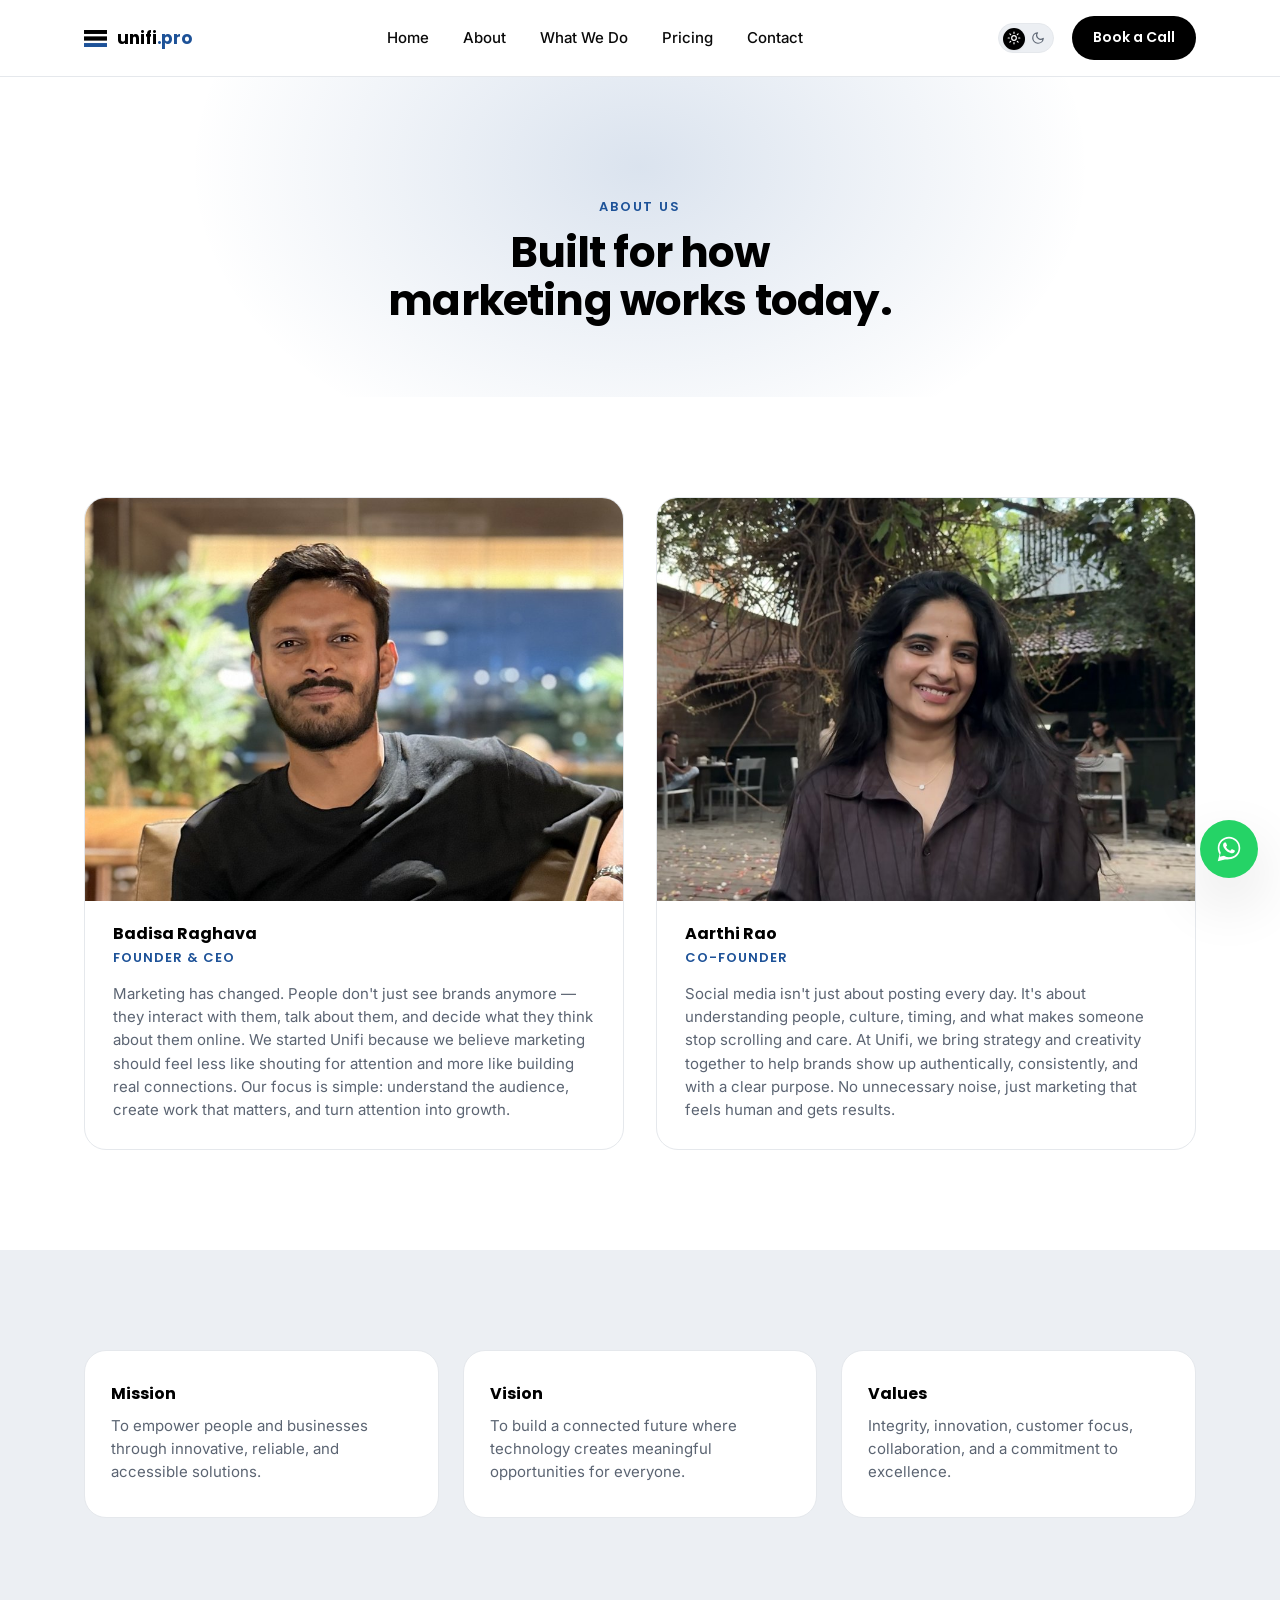
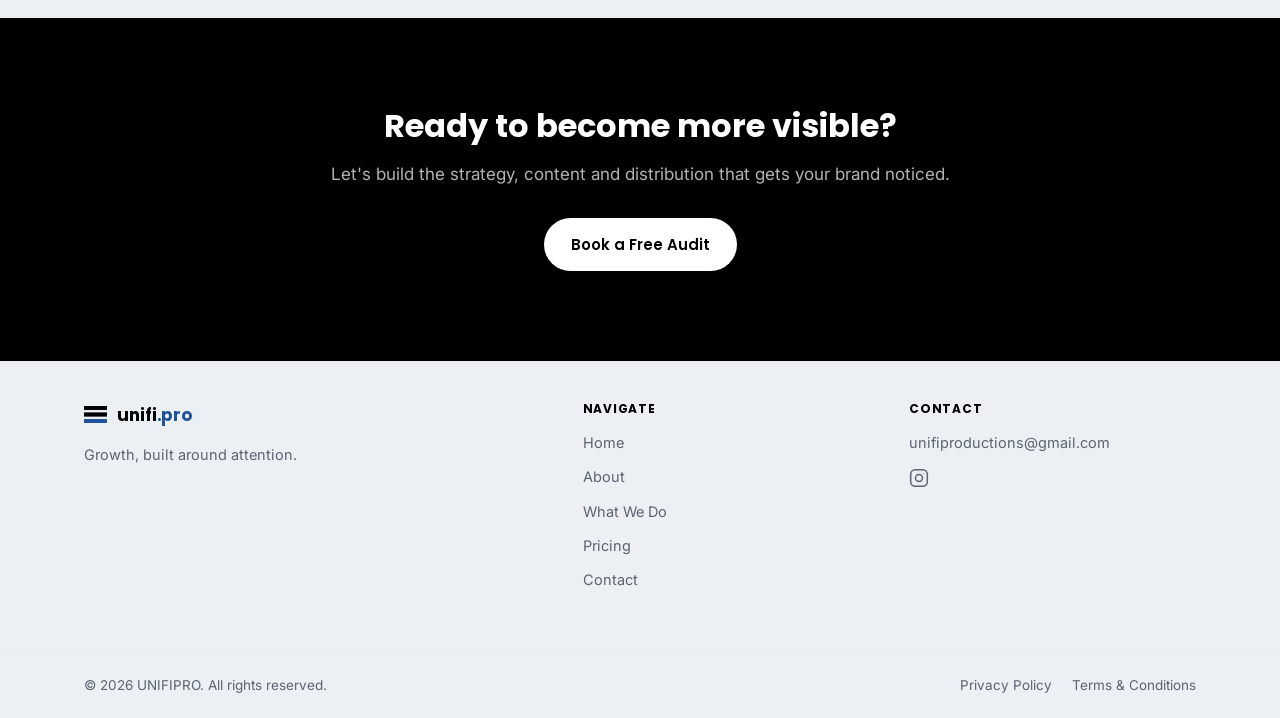
==== about-light.html @ 16595946 "version-2" ====
<!DOCTYPE html>
<html lang="en">
<head>
<meta charset="UTF-8">
<meta name="viewport" content="width=device-width, initial-scale=1.0">
<title>About Us — UNIFI</title>
<meta name="description" content="UNIFI is built for how marketing works today — meet the team behind the strategy, content and growth.">
<link rel="icon" type="image/svg+xml" href="assets/favicon.svg">
<link rel="preconnect" href="https://fonts.googleapis.com">
<link rel="preconnect" href="https://fonts.gstatic.com" crossorigin>
<link href="https://fonts.googleapis.com/css2?family=Inter:wght@400;500;600;700&family=Poppins:wght@500;600;700;800&display=swap" rel="stylesheet">
<link rel="stylesheet" href="styles.css">
</head>
<body>

<header class="site-header" id="top">
  <div class="container header-inner">
    <a href="light.html" class="logo" aria-label="UNIFI home">
      <img src="assets/logo-header.png" alt="" class="logo-mark" width="30" height="22">
      <span class="logo-text">unifi<span class="dot">.pro</span></span>
    </a>

    <nav class="main-nav" id="mainNav">
      <a href="light.html">Home</a>
      <a href="about-light.html">About</a>
      <a href="light.html#what-we-do">What We Do</a>
      <a href="light.html#pricing">Pricing</a>
      <a href="light.html#contact">Contact</a>
    </nav>

    <div class="header-actions">
      <a href="about.html" class="theme-switch" aria-label="Switch to dark theme">
        <span class="theme-switch-icon sun" aria-hidden="true">
          <svg viewBox="0 0 24 24" fill="none" stroke="currentColor" stroke-width="2" stroke-linecap="round" stroke-linejoin="round"><circle cx="12" cy="12" r="4"/><path d="M12 2v2M12 20v2M4.93 4.93l1.41 1.41M17.66 17.66l1.41 1.41M2 12h2M20 12h2M6.34 17.66l-1.41 1.41M19.07 4.93l-1.41 1.41"/></svg>
        </span>
        <span class="theme-switch-icon moon" aria-hidden="true">
          <svg viewBox="0 0 24 24" fill="none" stroke="currentColor" stroke-width="2" stroke-linecap="round" stroke-linejoin="round"><path d="M21 12.79A9 9 0 1 1 11.21 3 7 7 0 0 0 21 12.79z"/></svg>
        </span>
        <span class="theme-switch-thumb"></span>
      </a>
      <a href="light.html#contact" class="btn btn-primary btn-sm">Book a Call</a>
      <button class="nav-toggle" id="navToggle" aria-label="Toggle menu" aria-expanded="false">
        <span></span><span></span><span></span>
      </button>
    </div>
  </div>
</header>

<main>

  <!-- ABOUT HERO -->
  <section class="hero about-hero">
    <div class="hero-glow" aria-hidden="true"></div>
    <div class="container hero-inner">
      <p class="eyebrow reveal">About Us</p>
      <h1 class="hero-title reveal">Built for how<br>marketing works today.</h1>
    </div>
  </section>

  <!-- TEAM -->
  <section class="section" id="team">
    <div class="container">
      <div class="team-grid">
        <div class="team-card reveal">
          <div class="team-photo">
            <img src="assets/founder-optimized.jpg" alt="Founder &amp; CEO of Unifi">
          </div>
          <h3 class="team-name">Badisa Raghava</h3>
          <p class="team-role">Founder &amp; CEO</p>
          <p class="team-bio">Marketing has changed. People don't just see brands anymore — they interact with them, talk about them, and decide what they think about them online. We started Unifi because we believe marketing should feel less like shouting for attention and more like building real connections. Our focus is simple: understand the audience, create work that matters, and turn attention into growth.</p>
        </div>

        <div class="team-card reveal">
          <div class="team-photo">
            <img src="assets/co-founder.jpg" alt="Co-Founder of Unifi">
          </div>
          <h3 class="team-name">Aarthi Rao</h3>
          <p class="team-role">Co-Founder</p>
          <p class="team-bio">Social media isn't just about posting every day. It's about understanding people, culture, timing, and what makes someone stop scrolling and care. At Unifi, we bring strategy and creativity together to help brands show up authentically, consistently, and with a clear purpose. No unnecessary noise, just marketing that feels human and gets results.</p>
        </div>
      </div>
    </div>
  </section>

  <!-- MISSION / VISION / VALUES -->
  <section class="section section-alt" id="mission">
    <div class="container">
      <div class="grid grid-3">
        <div class="feature-card reveal">
          <h3>Mission</h3>
          <p>To empower people and businesses through innovative, reliable, and accessible solutions.</p>
        </div>
        <div class="feature-card reveal">
          <h3>Vision</h3>
          <p>To build a connected future where technology creates meaningful opportunities for everyone.</p>
        </div>
        <div class="feature-card reveal">
          <h3>Values</h3>
          <p>Integrity, innovation, customer focus, collaboration, and a commitment to excellence.</p>
        </div>
      </div>
    </div>
  </section>

  <!-- CTA BANNER -->
  <section class="cta-banner">
    <div class="container cta-banner-inner reveal">
      <h2>Ready to become more visible?</h2>
      <p>Let's build the strategy, content and distribution that gets your brand noticed.</p>
      <a href="light.html#contact" class="btn btn-white">Book a Free Audit</a>
    </div>
  </section>

</main>

<footer class="site-footer">
  <div class="container footer-inner">
    <div class="footer-brand">
      <a href="light.html" class="logo">
        <img src="assets/logo-header.png" alt="" class="logo-mark" width="30" height="22">
        <span class="logo-text">unifi<span class="dot">.pro</span></span>
      </a>
      <p>Growth, built around attention.</p>
    </div>

    <div class="footer-col">
      <h4>Navigate</h4>
      <a href="light.html">Home</a>
      <a href="about-light.html">About</a>
      <a href="light.html#what-we-do">What We Do</a>
      <a href="light.html#pricing">Pricing</a>
      <a href="light.html#contact">Contact</a>
    </div>

    <div class="footer-col">
      <h4>Contact</h4>
      <a href="mailto:unifiproductions@gmail.com">unifiproductions@gmail.com</a>
      <div class="footer-social">
        <a href="https://www.instagram.com/unifi.pro" target="_blank" rel="noopener" aria-label="Instagram" class="social-icon">
          <svg viewBox="0 0 24 24" fill="none" stroke="currentColor" stroke-width="1.8" stroke-linecap="round" stroke-linejoin="round">
            <rect x="2" y="2" width="20" height="20" rx="5.5"/>
            <circle cx="12" cy="12" r="4.2"/>
            <circle cx="17.3" cy="6.7" r="0.6" fill="currentColor" stroke="none"/>
          </svg>
        </a>
      </div>
    </div>
  </div>

  <div class="footer-bottom">
    <div class="container footer-bottom-inner">
      <p>&copy; <span id="year"></span> UNIFIPRO. All rights reserved.</p>
      <div class="footer-legal">
        <a href="privacy-light.html">Privacy Policy</a>
        <a href="terms-light.html">Terms &amp; Conditions</a>
      </div>
    </div>
  </div>
</footer>

<script src="script.js"></script>
</body>
</html>
---- styles.css ----
/* ==========================================================================
   UNIFI.PRO — base
   ========================================================================== */

:root {
  --color-black: #000000;
  --color-ink: #0a0a0a;
  --color-blue: #1d5298;
  --color-blue-dark: #123a70;
  --color-blue-light: #eaf1fa;
  --color-blue-tint: #f3f7fc;
  --color-bg: #ffffff;
  --color-bg-alt: #eceff3;
  --color-muted: #5b6472;
  --color-border: #e5e8ec;
  --color-white: #ffffff;

  --font-display: "Poppins", ui-sans-serif, system-ui, sans-serif;
  --font-body: "Inter", ui-sans-serif, system-ui, sans-serif;

  --container-w: 1160px;
  --radius-sm: 8px;
  --radius-md: 14px;
  --radius-lg: 22px;
  --shadow-sm: 0 1px 2px rgba(10, 10, 10, 0.06);
  --shadow-md: 0 8px 24px rgba(10, 10, 10, 0.08);
  --shadow-lg: 0 24px 60px rgba(10, 10, 10, 0.12);
}

* { box-sizing: border-box; }
html { scroll-behavior: smooth; }
section[id] { scroll-margin-top: 90px; }

body {
  margin: 0;
  font-family: var(--font-body);
  color: var(--color-ink);
  background: var(--color-bg);
  line-height: 1.55;
  -webkit-font-smoothing: antialiased;
}

h1, h2, h3, h4 {
  font-family: var(--font-display);
  color: var(--color-black);
  line-height: 1.15;
  margin: 0 0 0.5em;
  font-weight: 700;
}

p { margin: 0 0 1em; color: var(--color-muted); }

a { color: inherit; text-decoration: none; }

img { max-width: 100%; display: block; }

.container {
  width: 100%;
  max-width: var(--container-w);
  margin: 0 auto;
  padding: 0 24px;
}

.eyebrow {
  font-family: var(--font-display);
  font-size: 13px;
  font-weight: 600;
  letter-spacing: 0.14em;
  text-transform: uppercase;
  color: var(--color-blue);
  margin: 0 0 12px;
}

/* ==========================================================================
   Buttons
   ========================================================================== */

.btn {
  display: inline-flex;
  align-items: center;
  justify-content: center;
  gap: 8px;
  padding: 14px 26px;
  border-radius: 999px;
  font-family: var(--font-display);
  font-weight: 600;
  font-size: 15px;
  border: 1.5px solid transparent;
  cursor: pointer;
  transition: transform 0.15s ease, box-shadow 0.15s ease, background 0.15s ease, color 0.15s ease, border-color 0.15s ease;
  white-space: nowrap;
}
.btn:hover { transform: translateY(-2px); }

.btn-primary {
  background: var(--color-black);
  color: var(--color-white);
}
.btn-primary:hover {
  background: var(--color-blue);
  box-shadow: var(--shadow-md);
}

.btn-outline {
  background: transparent;
  color: var(--color-black);
  border-color: var(--color-border);
}
.btn-outline:hover {
  border-color: var(--color-blue);
  color: var(--color-blue);
}

.btn-white {
  background: var(--color-white);
  color: var(--color-black);
}
.btn-white:hover {
  box-shadow: var(--shadow-md);
}

.btn-sm { padding: 10px 20px; font-size: 14px; }
.btn-block { width: 100%; }

.theme-switch {
  position: relative;
  display: inline-block;
  width: 56px;
  height: 30px;
  flex-shrink: 0;
  border-radius: 999px;
  border: 1.5px solid var(--color-border);
  background: var(--color-bg-alt);
  transition: border-color 0.15s ease;
}
.theme-switch:hover { border-color: var(--color-blue); }

.theme-switch-icon {
  position: absolute;
  top: 50%;
  z-index: 1;
  width: 14px;
  height: 14px;
  transform: translateY(-50%);
}
.theme-switch-icon svg { width: 100%; height: 100%; display: block; }
.theme-switch-icon.sun { left: 8px; color: var(--color-white); }
.theme-switch-icon.moon { right: 8px; color: var(--color-muted); }

.theme-switch-thumb {
  position: absolute;
  top: 4px;
  left: 4px;
  width: 22px;
  height: 22px;
  border-radius: 50%;
  background: var(--color-black);
  box-shadow: var(--shadow-sm);
  transition: left 0.2s ease;
}

/* ==========================================================================
   Header
   ========================================================================== */

.site-header {
  position: sticky;
  top: 0;
  z-index: 100;
  background: rgba(255, 255, 255, 0.85);
  backdrop-filter: blur(10px);
  border-bottom: 1px solid var(--color-border);
}

.header-inner {
  display: flex;
  align-items: center;
  justify-content: space-between;
  height: 76px;
}

.logo {
  display: inline-flex;
  align-items: center;
  gap: 10px;
}

.logo-mark {
  display: block;
  flex-shrink: 0;
  height: 17px;
  width: auto;
}

.logo-text {
  font-family: var(--font-display);
  font-weight: 700;
  font-size: 17px;
  color: var(--color-black);
  letter-spacing: -0.01em;
}
.logo-text .dot { color: var(--color-blue); }

.main-nav {
  display: flex;
  align-items: center;
  gap: 34px;
}
.main-nav a {
  font-size: 15px;
  font-weight: 500;
  color: var(--color-ink);
  position: relative;
  padding: 4px 0;
}
.main-nav a:hover { color: var(--color-blue); }

.header-actions {
  display: flex;
  align-items: center;
  gap: 18px;
}

.nav-toggle {
  display: none;
  flex-direction: column;
  align-items: center;
  justify-content: center;
  gap: 5px;
  width: 34px;
  height: 34px;
  background: none;
  border: none;
  cursor: pointer;
  padding: 0;
  -webkit-appearance: none;
  appearance: none;
}
.nav-toggle span {
  display: block;
  width: 20px;
  height: 2px;
  flex-shrink: 0;
  background: var(--color-black);
  border-radius: 2px;
  transition: transform 0.2s ease, opacity 0.2s ease;
}
.nav-toggle[aria-expanded="true"] span:nth-child(1) { transform: translateY(7px) rotate(45deg); }
.nav-toggle[aria-expanded="true"] span:nth-child(2) { opacity: 0; }
.nav-toggle[aria-expanded="true"] span:nth-child(3) { transform: translateY(-7px) rotate(-45deg); }

/* ==========================================================================
   Hero
   ========================================================================== */

.hero {
  position: relative;
  overflow: hidden;
  padding: 120px 0 100px;
  text-align: center;
}

.hero-glow {
  position: absolute;
  top: -220px;
  left: 50%;
  transform: translateX(-50%);
  width: 900px;
  height: 620px;
  background: radial-gradient(closest-side, rgba(29, 82, 152, 0.16), rgba(29, 82, 152, 0));
  pointer-events: none;
}

.hero-inner {
  position: relative;
  max-width: 780px;
}

.hero-title {
  font-size: clamp(30px, 5vw, 54px);
  letter-spacing: -0.02em;
}

.hero-subtitle {
  font-size: clamp(16px, 2vw, 19px);
  color: var(--color-muted);
  max-width: 560px;
  margin: 22px auto 36px;
}

.hero-ctas {
  display: flex;
  align-items: center;
  justify-content: center;
  gap: 16px;
  flex-wrap: wrap;
}

/* ==========================================================================
   Sections
   ========================================================================== */

.section { padding: 100px 0; }
.section-alt { background: var(--color-bg-alt); }

.section-head {
  max-width: 620px;
  margin: 0 auto 56px;
  text-align: center;
}
.section-head h2 {
  font-size: clamp(22px, 3.2vw, 32px);
  letter-spacing: -0.01em;
}
.section-sub {
  font-size: 17px;
  margin-top: 10px;
}

.grid { display: grid; gap: 24px; }
.grid-3 { grid-template-columns: repeat(3, 1fr); }
.grid-4 { grid-template-columns: repeat(4, 1fr); }

/* ==========================================================================
   Feature cards (What We Do)
   ========================================================================== */

.feature-card {
  background: var(--color-white);
  border: 1px solid var(--color-border);
  border-radius: var(--radius-lg);
  padding: 34px 26px;
  transition: transform 0.2s ease, box-shadow 0.2s ease, border-color 0.2s ease;
}
.feature-card:hover {
  transform: translateY(-4px);
  box-shadow: var(--shadow-md);
  border-color: rgba(29, 82, 152, 0.25);
}

.feature-number {
  display: inline-block;
  font-family: var(--font-display);
  font-weight: 700;
  font-size: 14px;
  color: var(--color-blue);
  background: var(--color-blue-light);
  padding: 6px 12px;
  border-radius: 999px;
  margin-bottom: 18px;
}

.feature-card h3 {
  font-size: 16px;
  margin-bottom: 10px;
}
.feature-card p {
  font-size: 15px;
  margin-bottom: 0;
}

/* ==========================================================================
   Pricing
   ========================================================================== */

.pricing-wrap {
  display: flex;
  flex-direction: column;
  align-items: center;
}

.pricing-grid {
  display: grid;
  grid-template-columns: repeat(2, minmax(0, 440px));
  gap: 24px;
  justify-content: center;
  width: 100%;
}

.price-card {
  width: 100%;
  max-width: 440px;
  background: var(--color-white);
  border: 1.5px solid var(--color-border);
  border-radius: var(--radius-lg);
  padding: 40px 36px;
  position: relative;
  box-shadow: var(--shadow-sm);
  display: flex;
  flex-direction: column;
  transition: transform 0.2s ease, box-shadow 0.2s ease, border-color 0.2s ease;
}
.price-card:hover {
  transform: translateY(-4px);
  border-color: var(--color-blue);
  box-shadow: var(--shadow-lg);
}

.price-card > .btn {
  margin-top: auto;
}

.price-card-desc {
  font-size: 14.5px;
  color: var(--color-muted);
  margin: -2px 0 20px;
}

.price-card-name {
  font-size: 19px;
  margin-bottom: 4px;
}

.price-card-amount {
  display: flex;
  align-items: baseline;
  gap: 8px;
  margin-bottom: 30px;
}
.price-card-amount .amount {
  font-family: var(--font-display);
  font-size: 30px;
  font-weight: 800;
  color: var(--color-black);
}
.price-card-amount .period {
  font-family: var(--font-display);
  font-size: 13px;
  color: var(--color-muted);
}

.price-card-features {
  list-style: none;
  margin: 0 0 32px;
  padding: 0;
  display: flex;
  flex-direction: column;
  gap: 18px;
}
.price-card-features li {
  display: flex;
  flex-direction: column;
  gap: 4px;
  padding-left: 28px;
  position: relative;
}
.price-card-features li::before {
  content: "";
  position: absolute;
  left: 0;
  top: 4px;
  width: 18px;
  height: 18px;
  border-radius: 50%;
  background: var(--color-blue);
  -webkit-mask: url("data:image/svg+xml,%3Csvg xmlns='http://www.w3.org/2000/svg' viewBox='0 0 24 24' fill='none' stroke='white' stroke-width='3' stroke-linecap='round' stroke-linejoin='round'%3E%3Cpolyline points='20 6 9 17 4 12'/%3E%3C/svg%3E") center / 11px no-repeat;
  mask: url("data:image/svg+xml,%3Csvg xmlns='http://www.w3.org/2000/svg' viewBox='0 0 24 24' fill='none' stroke='white' stroke-width='3' stroke-linecap='round' stroke-linejoin='round'%3E%3Cpolyline points='20 6 9 17 4 12'/%3E%3C/svg%3E") center / 11px no-repeat;
}
.feature-title {
  font-family: var(--font-display);
  font-weight: 600;
  font-size: 15.5px;
  color: var(--color-black);
}
.feature-desc {
  font-size: 14px;
  color: var(--color-muted);
}

.pricing-note {
  margin-top: 26px;
  font-size: 15px;
}
.pricing-note a {
  color: var(--color-blue);
  font-weight: 600;
  text-decoration: underline;
  text-underline-offset: 3px;
}

/* ==========================================================================
   Manifesto
   ========================================================================== */

.manifesto-inner {
  max-width: 720px;
  margin: 0 auto;
  text-align: center;
}
.manifesto-title {
  font-size: clamp(22px, 3.2vw, 34px);
  letter-spacing: -0.01em;
  margin-bottom: 26px;
}
.manifesto-line {
  font-size: 18px;
  max-width: 600px;
  margin: 0 auto 10px;
}
.manifesto-line:last-child {
  margin-bottom: 0;
}
.manifesto-line .highlight {
  color: var(--color-blue);
  font-weight: 700;
}

/* ==========================================================================
   Stats strip
   ========================================================================== */

.stats-section {
  padding: 64px 0;
  background: var(--color-bg-alt);
}
.stats-grid {
  display: grid;
  grid-template-columns: repeat(4, 1fr);
  gap: 24px;
  text-align: center;
}
.stat-item {
  display: flex;
  flex-direction: column;
  align-items: center;
  gap: 8px;
}
.stat-value {
  font-family: var(--font-display);
  font-weight: 800;
  font-size: clamp(30px, 4vw, 44px);
  color: var(--color-blue);
  line-height: 1;
}
.stat-label {
  font-size: 13px;
  font-weight: 600;
  letter-spacing: 0.08em;
  text-transform: uppercase;
  color: var(--color-muted);
}

/* ==========================================================================
   Legal pages
   ========================================================================== */

.legal-content {
  max-width: 720px;
  margin: 0 auto;
}
.legal-updated {
  color: var(--color-muted);
  font-size: 14px;
  margin-bottom: 32px;
}
.legal-content h2 {
  font-size: 18px;
  margin-top: 40px;
  margin-bottom: 12px;
}
.legal-content h2:first-of-type {
  margin-top: 0;
}
.legal-content p {
  font-size: 15.5px;
  color: var(--color-muted);
  margin-bottom: 0;
}
.legal-content a {
  color: var(--color-blue);
  font-weight: 600;
  text-decoration: underline;
  text-underline-offset: 3px;
}

/* ==========================================================================
   About page — team
   ========================================================================== */

.about-hero {
  padding-bottom: 50px;
}
.about-hero .hero-title {
  font-size: clamp(26px, 4vw, 42px);
}

.team-grid {
  display: grid;
  grid-template-columns: repeat(2, 1fr);
  gap: 32px;
}

.team-card {
  background: var(--color-white);
  border: 1.5px solid var(--color-border);
  border-radius: var(--radius-lg);
  overflow: hidden;
  transition: transform 0.2s ease, box-shadow 0.2s ease, border-color 0.2s ease;
}
.team-card:hover {
  transform: translateY(-4px);
  border-color: var(--color-blue);
  box-shadow: var(--shadow-lg);
}

.team-photo {
  width: 100%;
  aspect-ratio: 4 / 3;
  overflow: hidden;
  background: var(--color-bg-alt);
}
.team-photo img {
  width: 100%;
  height: 100%;
  object-fit: cover;
  object-position: center top;
  display: block;
}

.team-name {
  font-size: 16px;
  margin: 24px 28px 4px;
}

.team-role {
  font-family: var(--font-display);
  font-size: 13px;
  font-weight: 600;
  letter-spacing: 0.08em;
  text-transform: uppercase;
  color: var(--color-blue);
  margin: 0 28px 14px;
}

.team-bio {
  font-size: 15px;
  color: var(--color-muted);
  margin: 0 28px 28px;
}

/* ==========================================================================
   CTA banner
   ========================================================================== */

.cta-banner {
  background: var(--color-black);
  color: var(--color-white);
}
.cta-banner-inner {
  padding: 90px 24px;
  text-align: center;
  max-width: 680px;
  margin: 0 auto;
}
.cta-banner-inner h2 {
  color: var(--color-white);
  font-size: clamp(22px, 3.2vw, 32px);
}
.cta-banner-inner p {
  color: rgba(255, 255, 255, 0.7);
  font-size: 17px;
  margin-bottom: 30px;
}

/* ==========================================================================
   Contact form
   ========================================================================== */

.contact-form {
  max-width: 560px;
  margin: 0 auto;
  background: var(--color-white);
  border: 1px solid var(--color-border);
  border-radius: var(--radius-lg);
  padding: 40px;
  box-shadow: var(--shadow-md);
}

.form-row {
  display: grid;
  grid-template-columns: 1fr 1fr;
  gap: 18px;
}

.form-field {
  margin-bottom: 18px;
  display: flex;
  flex-direction: column;
  gap: 8px;
}
.form-field label {
  font-size: 13px;
  font-weight: 600;
  color: var(--color-ink);
}
.form-field input,
.form-field textarea {
  font-family: var(--font-body);
  font-size: 15px;
  padding: 12px 14px;
  border: 1.5px solid var(--color-border);
  border-radius: var(--radius-sm);
  background: var(--color-bg-alt);
  color: var(--color-ink);
  resize: vertical;
  transition: border-color 0.15s ease, background 0.15s ease;
}
.form-field input:focus,
.form-field textarea:focus {
  outline: none;
  border-color: var(--color-blue);
  background: var(--color-white);
}

.form-note {
  margin: 14px 0 0;
  text-align: center;
  font-size: 14px;
  color: var(--color-blue);
  min-height: 1em;
}

/* ==========================================================================
   Footer
   ========================================================================== */

.site-footer {
  background: var(--color-bg-alt);
  border-top: 1px solid var(--color-border);
  padding-top: 40px;
}

.footer-inner {
  display: grid;
  grid-template-columns: 1.6fr 1fr 1fr;
  gap: 40px;
  padding-bottom: 48px;
}

.footer-brand p {
  margin-top: 14px;
  font-size: 14.5px;
  max-width: 260px;
}

.footer-social {
  display: flex;
  gap: 10px;
  margin-top: 14px;
}
.social-icon {
  display: inline-flex;
  align-items: center;
  justify-content: center;
  width: 22px;
  height: 22px;
  color: var(--color-muted);
  transition: color 0.15s ease;
}
.social-icon svg { width: 20px; height: 20px; }
.social-icon:hover {
  color: var(--color-blue);
}

.footer-col h4 {
  font-size: 12px;
  text-transform: uppercase;
  letter-spacing: 0.06em;
  margin-bottom: 16px;
}
.footer-col a {
  display: block;
  font-size: 14.5px;
  color: var(--color-muted);
  margin-bottom: 12px;
  transition: color 0.15s ease;
}
.footer-col a:hover { color: var(--color-blue); }

.footer-bottom {
  border-top: 1px solid var(--color-border);
}
.footer-bottom-inner {
  padding: 22px 24px;
  display: flex;
  align-items: center;
  justify-content: space-between;
  flex-wrap: wrap;
  gap: 10px 24px;
}
.footer-bottom-inner p {
  margin: 0;
  font-size: 13.5px;
  color: var(--color-muted);
}
.footer-legal {
  display: flex;
  gap: 20px;
}
.footer-legal a {
  font-size: 13.5px;
  color: var(--color-muted);
  transition: color 0.15s ease;
}
.footer-legal a:hover {
  color: var(--color-blue);
}

/* ==========================================================================
   Scroll reveal
   ========================================================================== */

.reveal {
  opacity: 0;
  transform: translateY(18px);
  transition: opacity 0.6s ease, transform 0.6s ease;
}
.reveal.is-visible {
  opacity: 1;
  transform: translateY(0);
}

/* ==========================================================================
   Responsive
   ========================================================================== */

@media (max-width: 900px) {
  .grid-3 { grid-template-columns: repeat(2, 1fr); }
  .grid-4 { grid-template-columns: repeat(2, 1fr); }
  .footer-inner { grid-template-columns: 1fr 1fr; }
  .footer-brand { grid-column: 1 / -1; }
  .pricing-grid { grid-template-columns: 1fr; max-width: 440px; margin: 0 auto; }
  .stats-grid { grid-template-columns: repeat(2, 1fr); gap: 32px 24px; }
  .team-grid { grid-template-columns: 1fr; max-width: 440px; margin: 0 auto; }
}

@media (max-width: 760px) {
  .main-nav {
    position: absolute;
    top: 76px;
    left: 0;
    right: 0;
    background: var(--color-white);
    border-bottom: 1px solid var(--color-border);
    flex-direction: column;
    align-items: flex-start;
    gap: 0;
    padding: 8px 24px 20px;
    display: none;
  }
  .main-nav.is-open { display: flex; }
  .main-nav a { width: 100%; padding: 12px 0; border-bottom: 1px solid var(--color-border); }
  .main-nav a:last-child { border-bottom: none; }

  .nav-toggle { display: flex; }
  .header-actions .btn-sm { display: none; }

  .hero {
    display: flex;
    align-items: center;
    justify-content: center;
    min-height: calc(100vh - 76px);
    min-height: calc(100dvh - 76px);
    padding: 40px 0;
  }
  .section { padding: 70px 0; }

  .grid-3 { grid-template-columns: 1fr; }
  .grid-4 { grid-template-columns: 1fr; }

  .form-row { grid-template-columns: 1fr; }
  .contact-form { padding: 28px; }

  .footer-inner { grid-template-columns: 1fr; }
  .footer-bottom-inner { justify-content: center; text-align: center; }
}

/* WhatsApp widget */
.whatsapp-widget {
  position: fixed;
  right: 22px;
  bottom: 22px;
  z-index: 999;
  width: 58px;
  height: 58px;
  border-radius: 50%;
  background: #25d366;
  box-shadow: var(--shadow-lg);
  display: flex;
  align-items: center;
  justify-content: center;
  transition: transform 0.2s ease;
}
.whatsapp-widget:hover { transform: scale(1.08); }
.whatsapp-widget svg { width: 30px; height: 30px; }

@media (max-width: 640px) {
  .whatsapp-widget {
    right: 16px;
    bottom: 16px;
    width: 52px;
    height: 52px;
  }
  .whatsapp-widget svg { width: 26px; height: 26px; }
}
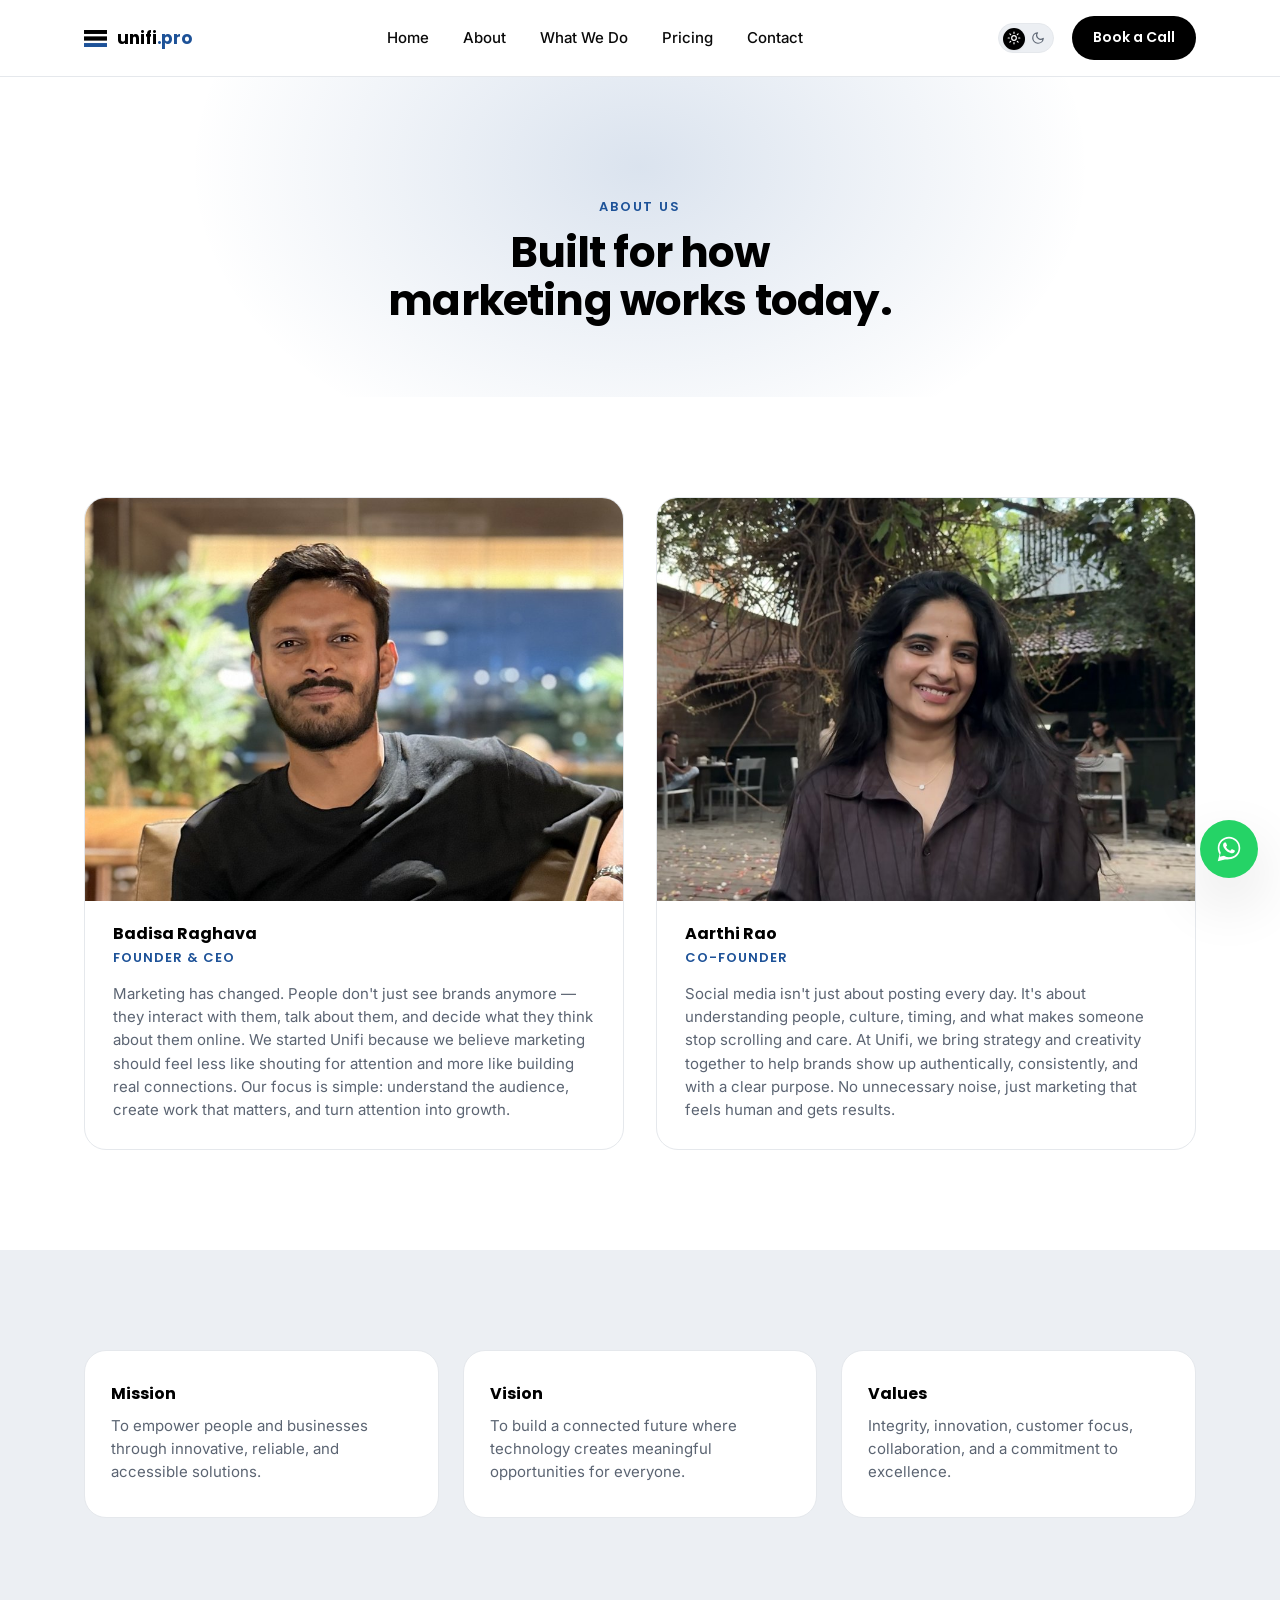
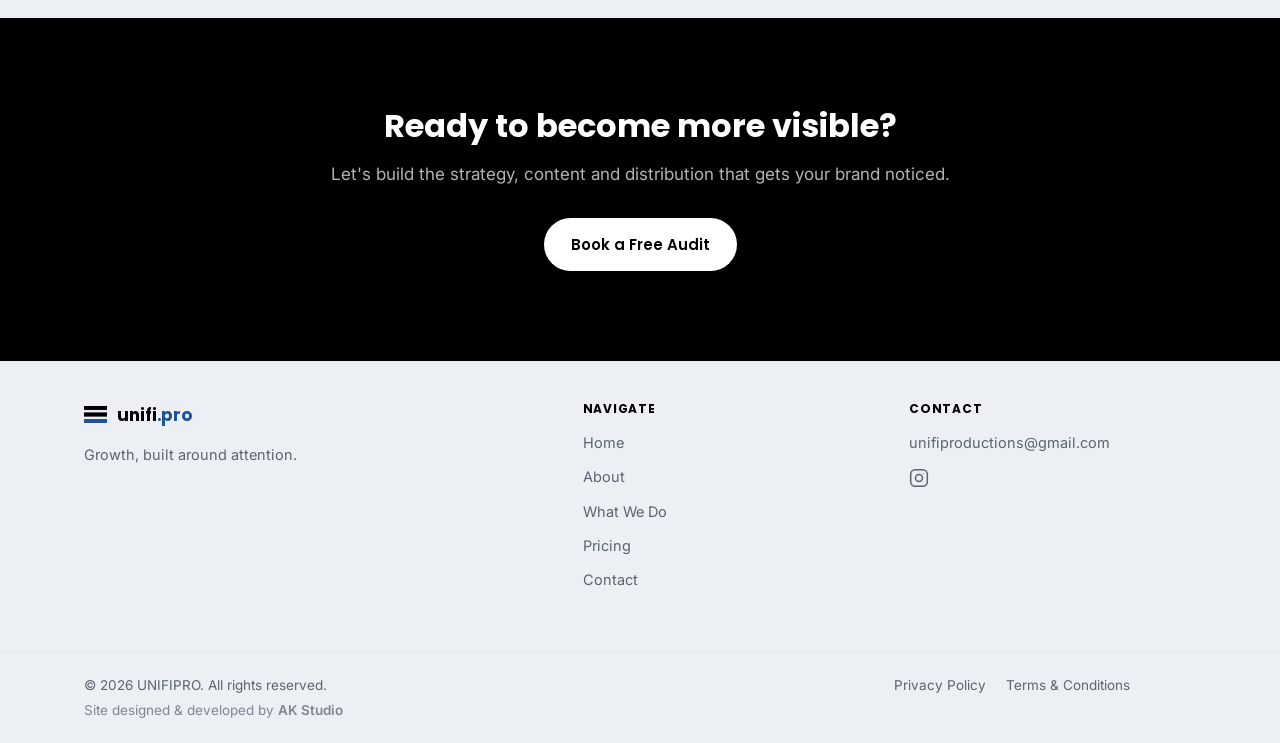
==== commit 8f210121: "seo-changes" ====
--- a/about-light.html
+++ b/about-light.html
@@ -5,7 +5,26 @@
 <meta name="viewport" content="width=device-width, initial-scale=1.0">
 <title>About Us — UNIFI</title>
 <meta name="description" content="UNIFI is built for how marketing works today — meet the team behind the strategy, content and growth.">
+<meta name="robots" content="index, follow">
+<link rel="canonical" href="https://unifipro.in/about.html">
+<meta name="theme-color" content="#ffffff">
+
+<meta property="og:type" content="website">
+<meta property="og:site_name" content="UNIFIPRO">
+<meta property="og:title" content="About Us — UNIFI">
+<meta property="og:description" content="UNIFI is built for how marketing works today — meet the team behind the strategy, content and growth.">
+<meta property="og:url" content="https://unifipro.in/about.html">
+<meta property="og:image" content="https://unifipro.in/assets/og-image.png">
+<meta property="og:image:width" content="1200">
+<meta property="og:image:height" content="630">
+
+<meta name="twitter:card" content="summary_large_image">
+<meta name="twitter:title" content="About Us — UNIFI">
+<meta name="twitter:description" content="UNIFI is built for how marketing works today — meet the team behind the strategy, content and growth.">
+<meta name="twitter:image" content="https://unifipro.in/assets/og-image.png">
+
 <link rel="icon" type="image/svg+xml" href="assets/favicon.svg">
+<link rel="apple-touch-icon" href="assets/apple-touch-icon.png">
 <link rel="preconnect" href="https://fonts.googleapis.com">
 <link rel="preconnect" href="https://fonts.gstatic.com" crossorigin>
 <link href="https://fonts.googleapis.com/css2?family=Inter:wght@400;500;600;700&family=Poppins:wght@500;600;700;800&display=swap" rel="stylesheet">
@@ -149,7 +168,10 @@
 
   <div class="footer-bottom">
     <div class="container footer-bottom-inner">
-      <p>&copy; <span id="year"></span> UNIFIPRO. All rights reserved.</p>
+      <div class="footer-bottom-left">
+        <p>&copy; <span id="year"></span> UNIFIPRO. All rights reserved.</p>
+        <p class="footer-credit">Site designed &amp; developed by <a href="https://www.instagram.com/theakstudio.in/" target="_blank" rel="noopener">AK Studio</a></p>
+      </div>
       <div class="footer-legal">
         <a href="privacy-light.html">Privacy Policy</a>
         <a href="terms-light.html">Terms &amp; Conditions</a>
--- a/styles.css
+++ b/styles.css
@@ -712,6 +712,18 @@
   background: var(--color-white);
 }
 
+.form-field.has-error input,
+.form-field.has-error textarea {
+  border-color: #e5484d;
+}
+.field-error {
+  display: block;
+  min-height: 16px;
+  margin-top: 5px;
+  font-size: 12.5px;
+  color: #e5484d;
+}
+
 .form-note {
   margin: 14px 0 0;
   text-align: center;
@@ -781,17 +793,36 @@
   border-top: 1px solid var(--color-border);
 }
 .footer-bottom-inner {
-  padding: 22px 24px;
-  display: flex;
-  align-items: center;
+  padding: 22px 90px 22px 24px;
+  display: flex;
+  align-items: flex-start;
   justify-content: space-between;
   flex-wrap: wrap;
   gap: 10px 24px;
 }
+.footer-bottom-left {
+  display: flex;
+  flex-direction: column;
+  gap: 4px;
+}
 .footer-bottom-inner p {
   margin: 0;
   font-size: 13.5px;
   color: var(--color-muted);
+}
+.footer-credit {
+  text-align: left;
+  font-size: 12px;
+  color: var(--color-muted);
+  opacity: 0.75;
+}
+.footer-credit a {
+  color: var(--color-muted);
+  font-weight: 600;
+  transition: color 0.15s ease;
+}
+.footer-credit a:hover {
+  color: var(--color-blue);
 }
 .footer-legal {
   display: flex;
@@ -872,7 +903,9 @@
   .contact-form { padding: 28px; }
 
   .footer-inner { grid-template-columns: 1fr; }
-  .footer-bottom-inner { justify-content: center; text-align: center; }
+  .footer-bottom-inner { justify-content: center; text-align: center; padding: 22px 24px 46px; }
+  .footer-bottom-left { align-items: center; }
+  .footer-credit { text-align: center; }
 }
 
 /* WhatsApp widget */
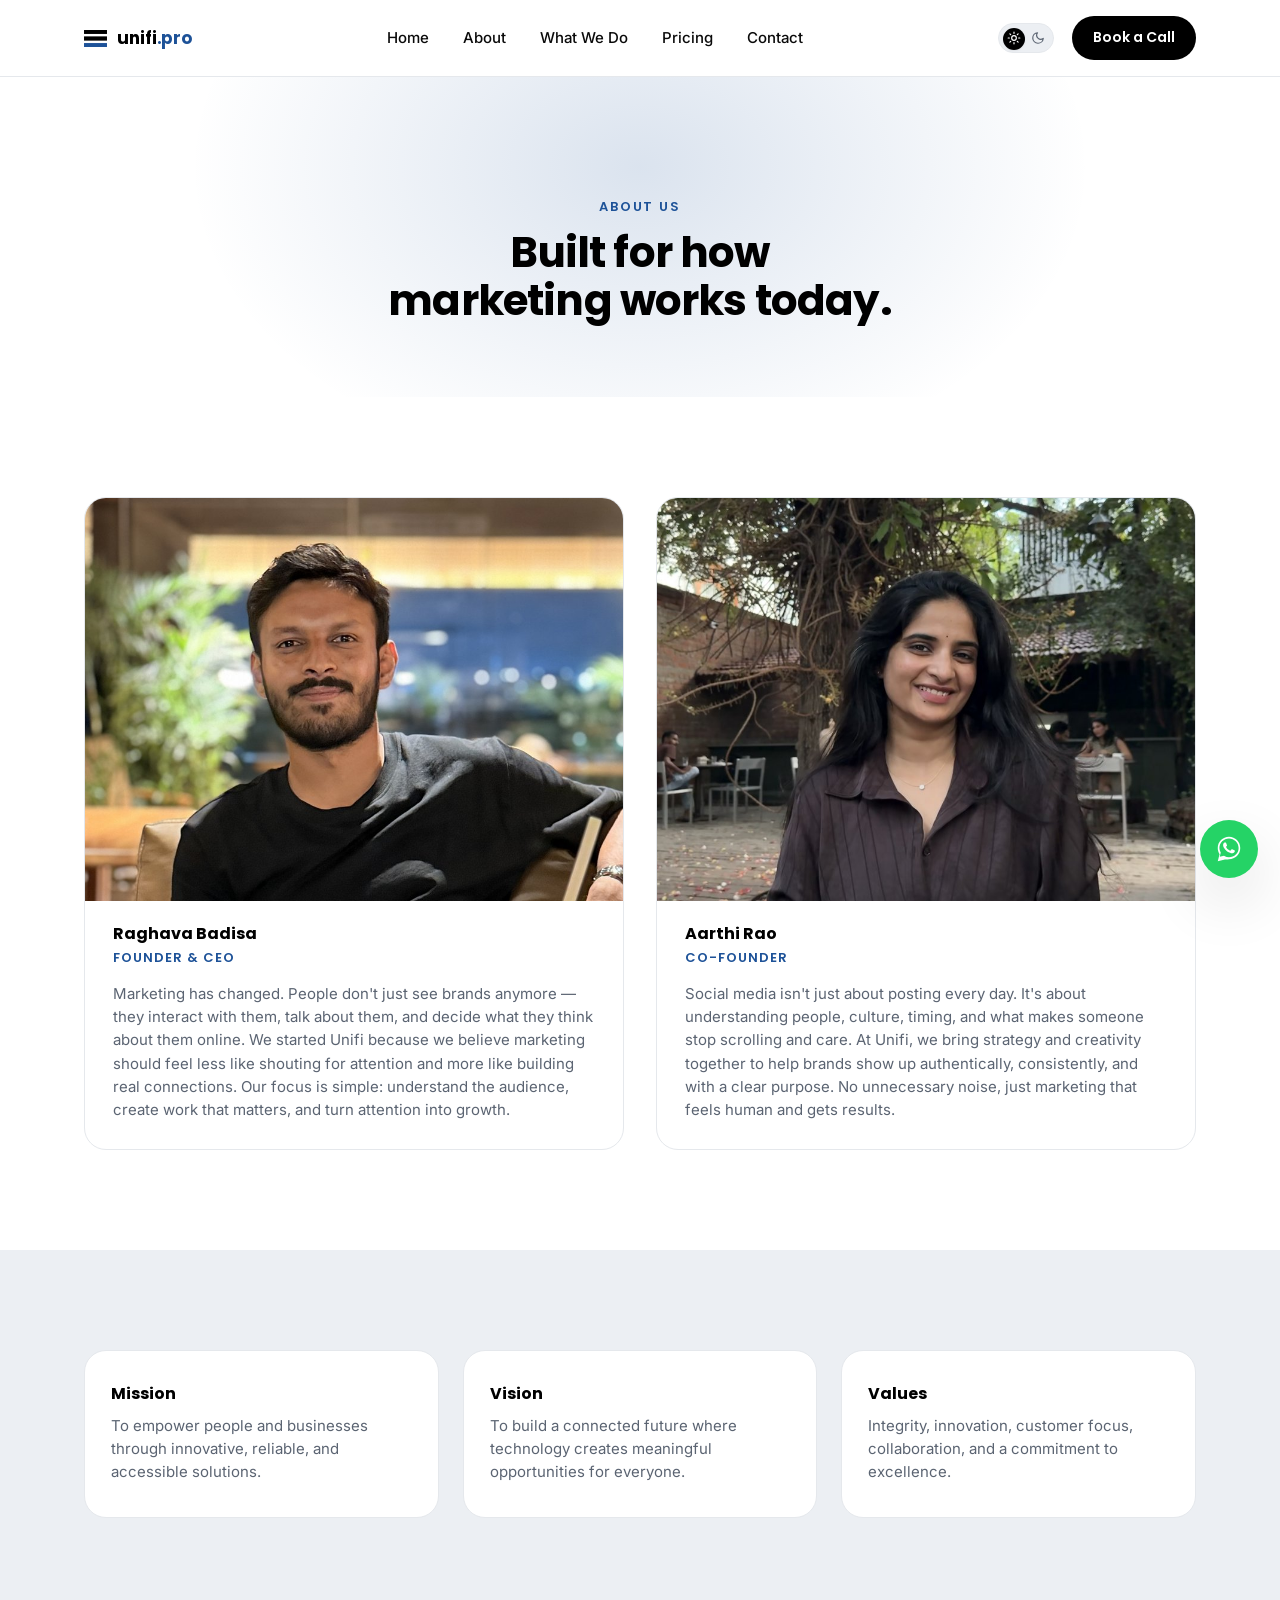
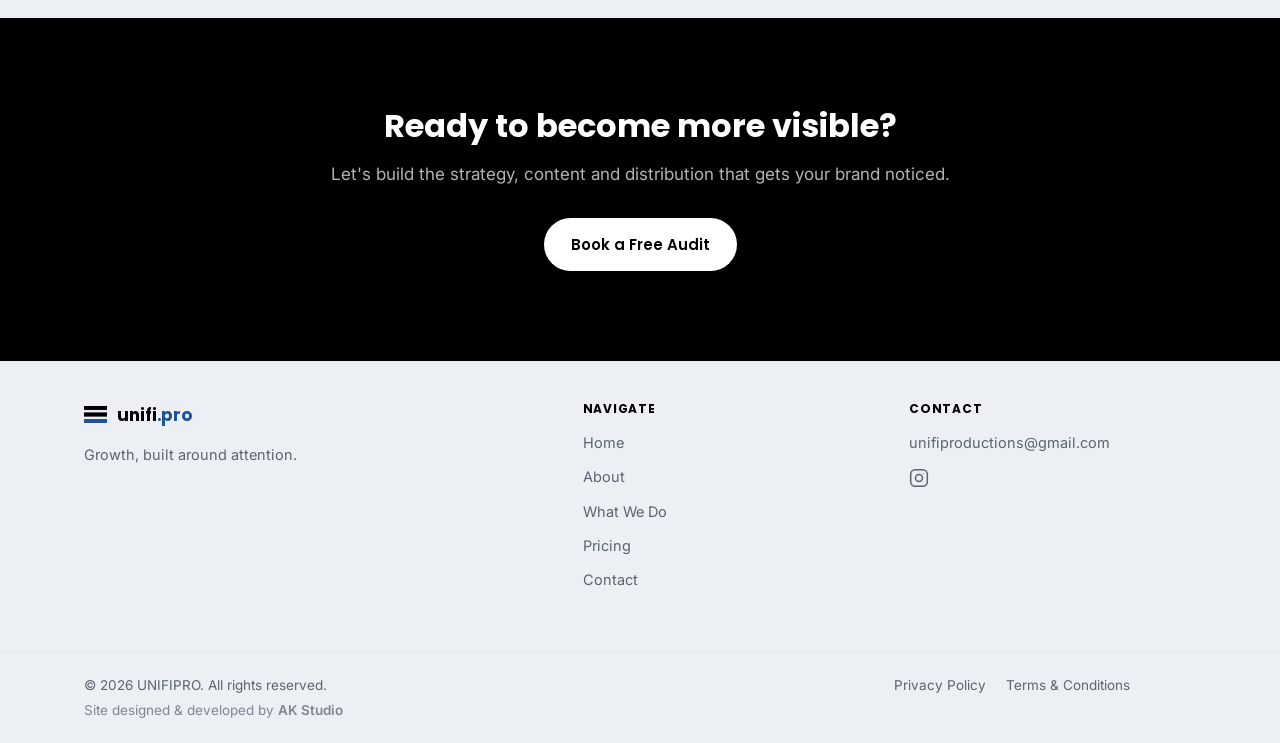
==== commit 9e0bf558: "pricing" ====
--- a/about-light.html
+++ b/about-light.html
@@ -84,7 +84,7 @@
           <div class="team-photo">
             <img src="assets/founder-optimized.jpg" alt="Founder &amp; CEO of Unifi">
           </div>
-          <h3 class="team-name">Badisa Raghava</h3>
+          <h3 class="team-name">Raghava Badisa</h3>
           <p class="team-role">Founder &amp; CEO</p>
           <p class="team-bio">Marketing has changed. People don't just see brands anymore — they interact with them, talk about them, and decide what they think about them online. We started Unifi because we believe marketing should feel less like shouting for attention and more like building real connections. Our focus is simple: understand the audience, create work that matters, and turn attention into growth.</p>
         </div>
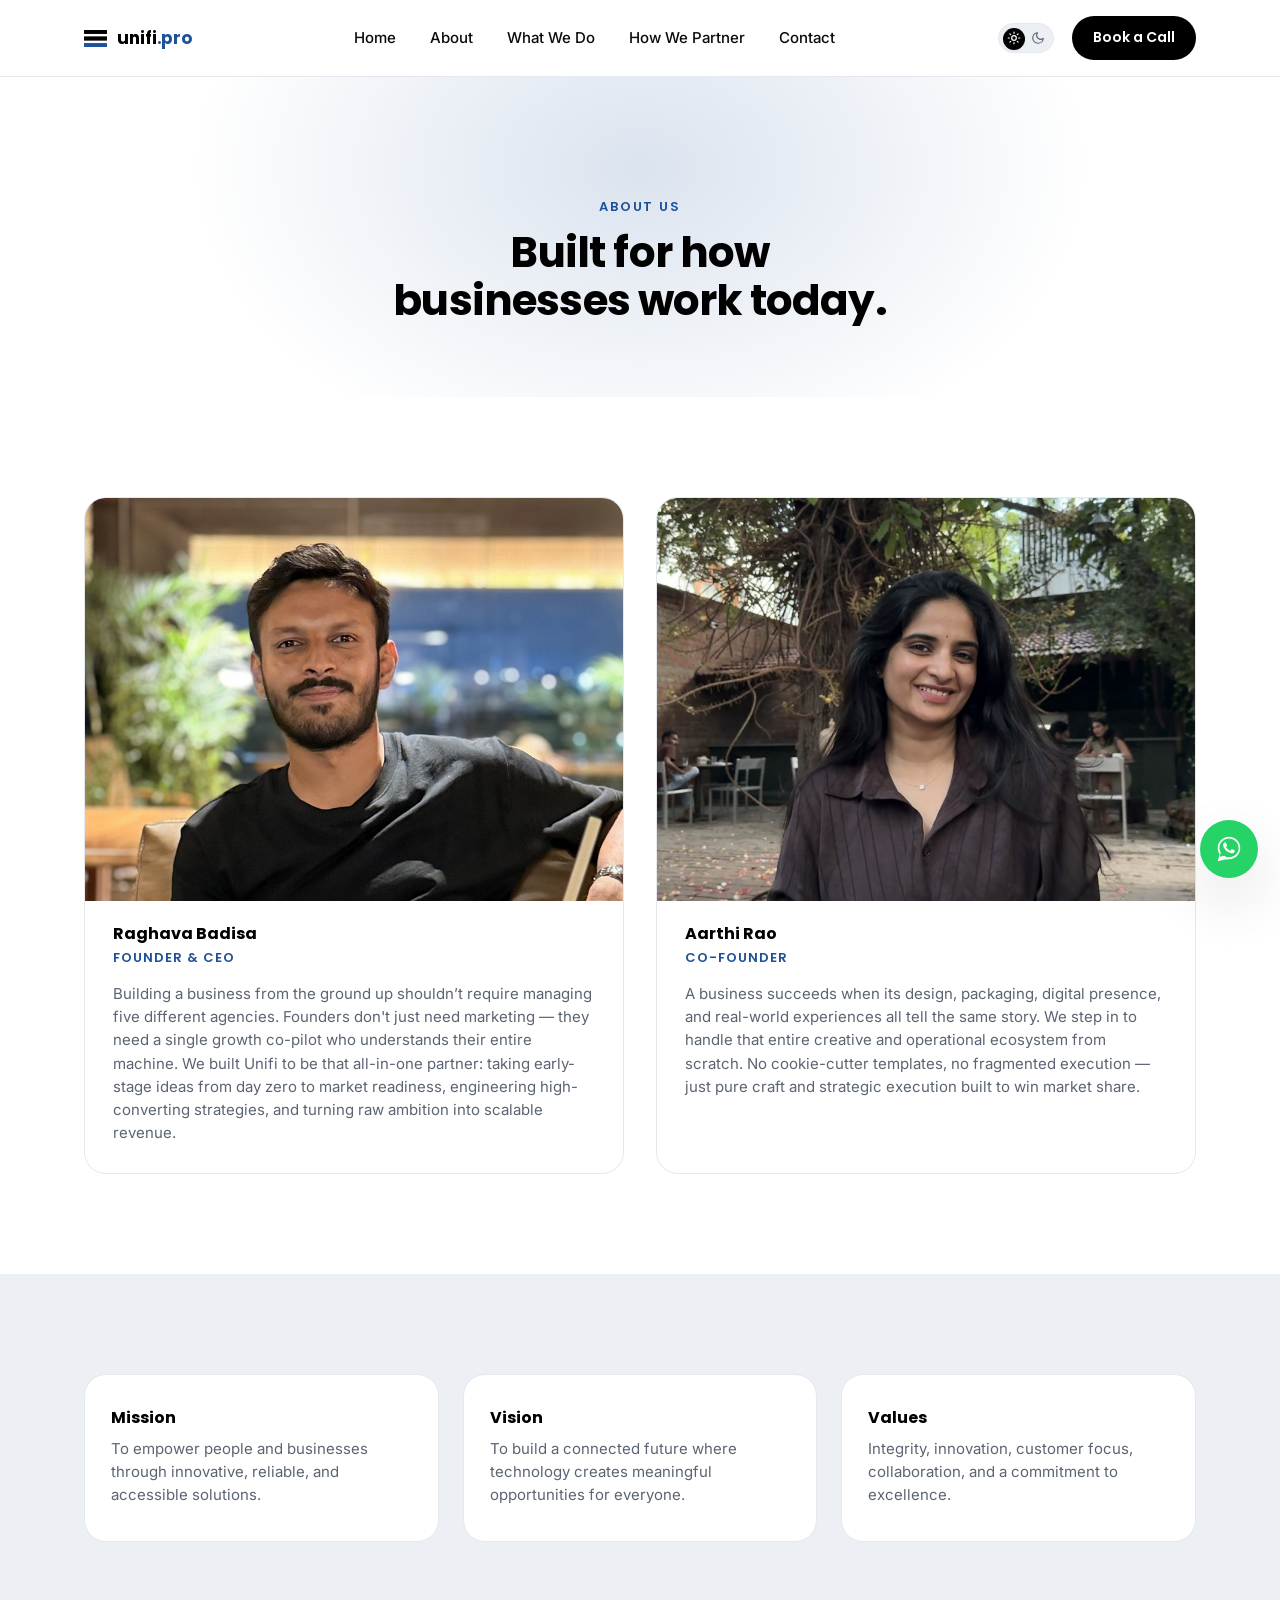
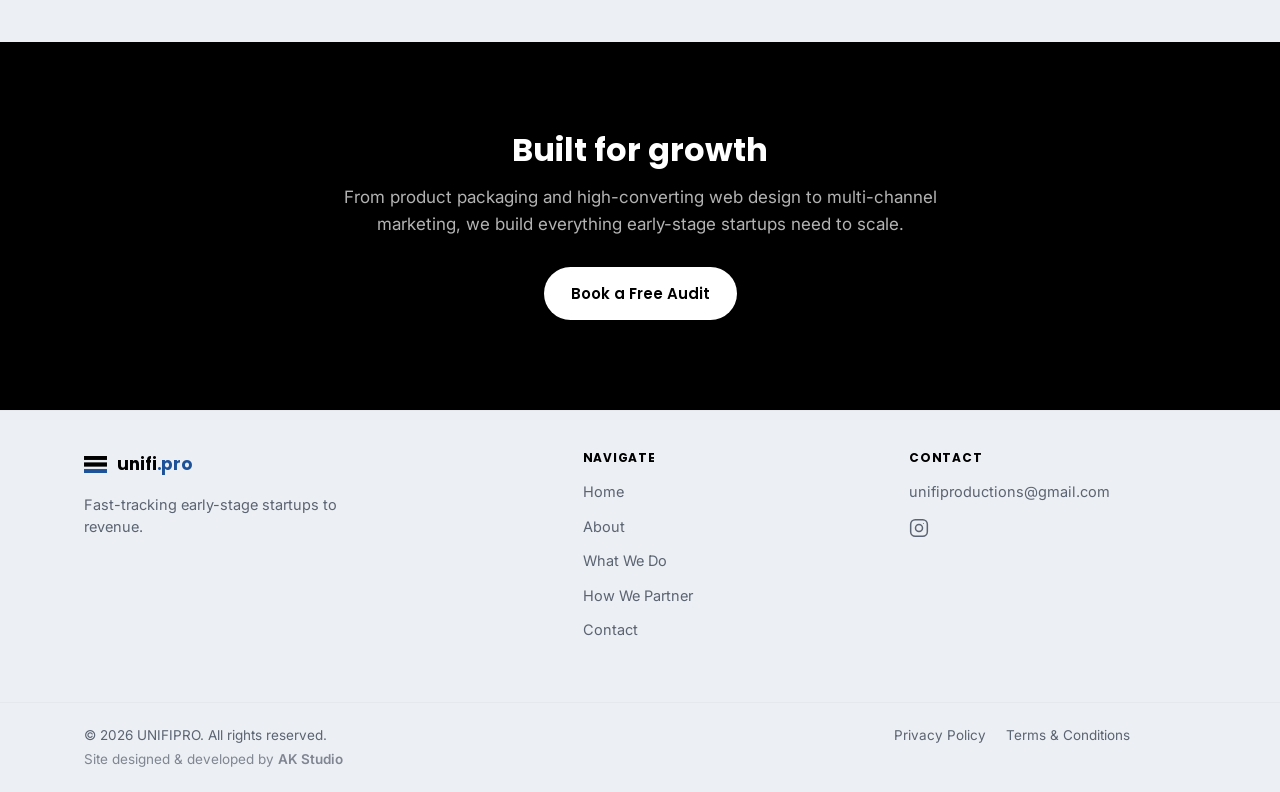
==== commit 908e9e00: "revamp" ====
--- a/about-light.html
+++ b/about-light.html
@@ -4,7 +4,7 @@
 <meta charset="UTF-8">
 <meta name="viewport" content="width=device-width, initial-scale=1.0">
 <title>About Us — UNIFI</title>
-<meta name="description" content="UNIFI is built for how marketing works today — meet the team behind the strategy, content and growth.">
+<meta name="description" content="UNIFI is built for how businesses work today — meet the team behind the strategy, content and growth.">
 <meta name="robots" content="index, follow">
 <link rel="canonical" href="https://unifipro.in/about.html">
 <meta name="theme-color" content="#ffffff">
@@ -12,7 +12,7 @@
 <meta property="og:type" content="website">
 <meta property="og:site_name" content="UNIFIPRO">
 <meta property="og:title" content="About Us — UNIFI">
-<meta property="og:description" content="UNIFI is built for how marketing works today — meet the team behind the strategy, content and growth.">
+<meta property="og:description" content="UNIFI is built for how businesses work today — meet the team behind the strategy, content and growth.">
 <meta property="og:url" content="https://unifipro.in/about.html">
 <meta property="og:image" content="https://unifipro.in/assets/og-image.png">
 <meta property="og:image:width" content="1200">
@@ -20,7 +20,7 @@
 
 <meta name="twitter:card" content="summary_large_image">
 <meta name="twitter:title" content="About Us — UNIFI">
-<meta name="twitter:description" content="UNIFI is built for how marketing works today — meet the team behind the strategy, content and growth.">
+<meta name="twitter:description" content="UNIFI is built for how businesses work today — meet the team behind the strategy, content and growth.">
 <meta name="twitter:image" content="https://unifipro.in/assets/og-image.png">
 
 <link rel="icon" type="image/svg+xml" href="assets/favicon.svg">
@@ -43,7 +43,7 @@
       <a href="light.html">Home</a>
       <a href="about-light.html">About</a>
       <a href="light.html#what-we-do">What We Do</a>
-      <a href="light.html#pricing">Pricing</a>
+      <a href="light.html#partner">How We Partner</a>
       <a href="light.html#contact">Contact</a>
     </nav>
 
@@ -72,7 +72,7 @@
     <div class="hero-glow" aria-hidden="true"></div>
     <div class="container hero-inner">
       <p class="eyebrow reveal">About Us</p>
-      <h1 class="hero-title reveal">Built for how<br>marketing works today.</h1>
+      <h1 class="hero-title reveal">Built for how<br>businesses work today.</h1>
     </div>
   </section>
 
@@ -86,7 +86,7 @@
           </div>
           <h3 class="team-name">Raghava Badisa</h3>
           <p class="team-role">Founder &amp; CEO</p>
-          <p class="team-bio">Marketing has changed. People don't just see brands anymore — they interact with them, talk about them, and decide what they think about them online. We started Unifi because we believe marketing should feel less like shouting for attention and more like building real connections. Our focus is simple: understand the audience, create work that matters, and turn attention into growth.</p>
+          <p class="team-bio">Building a business from the ground up shouldn’t require managing five different agencies. Founders don't just need marketing — they need a single growth co-pilot who understands their entire machine. We built Unifi to be that all-in-one partner: taking early-stage ideas from day zero to market readiness, engineering high-converting strategies, and turning raw ambition into scalable revenue.</p>
         </div>
 
         <div class="team-card reveal">
@@ -95,7 +95,7 @@
           </div>
           <h3 class="team-name">Aarthi Rao</h3>
           <p class="team-role">Co-Founder</p>
-          <p class="team-bio">Social media isn't just about posting every day. It's about understanding people, culture, timing, and what makes someone stop scrolling and care. At Unifi, we bring strategy and creativity together to help brands show up authentically, consistently, and with a clear purpose. No unnecessary noise, just marketing that feels human and gets results.</p>
+          <p class="team-bio">A business succeeds when its design, packaging, digital presence, and real-world experiences all tell the same story. We step in to handle that entire creative and operational ecosystem from scratch. No cookie-cutter templates, no fragmented execution — just pure craft and strategic execution built to win market share.</p>
         </div>
       </div>
     </div>
@@ -124,8 +124,8 @@
   <!-- CTA BANNER -->
   <section class="cta-banner">
     <div class="container cta-banner-inner reveal">
-      <h2>Ready to become more visible?</h2>
-      <p>Let's build the strategy, content and distribution that gets your brand noticed.</p>
+      <h2>Built for growth</h2>
+      <p>From product packaging and high-converting web design to multi-channel marketing, we build everything early-stage startups need to scale.</p>
       <a href="light.html#contact" class="btn btn-white">Book a Free Audit</a>
     </div>
   </section>
@@ -139,7 +139,7 @@
         <img src="assets/logo-header.png" alt="" class="logo-mark" width="30" height="22">
         <span class="logo-text">unifi<span class="dot">.pro</span></span>
       </a>
-      <p>Growth, built around attention.</p>
+      <p>Fast-tracking early-stage startups to revenue.</p>
     </div>
 
     <div class="footer-col">
@@ -147,7 +147,7 @@
       <a href="light.html">Home</a>
       <a href="about-light.html">About</a>
       <a href="light.html#what-we-do">What We Do</a>
-      <a href="light.html#pricing">Pricing</a>
+      <a href="light.html#partner">How We Partner</a>
       <a href="light.html#contact">Contact</a>
     </div>
 
--- a/styles.css
+++ b/styles.css
@@ -360,7 +360,7 @@
 }
 
 /* ==========================================================================
-   Pricing
+   How We Partner
    ========================================================================== */
 
 .pricing-wrap {
@@ -371,7 +371,7 @@
 
 .pricing-grid {
   display: grid;
-  grid-template-columns: repeat(2, minmax(0, 440px));
+  grid-template-columns: repeat(3, minmax(0, 380px));
   gap: 24px;
   justify-content: center;
   width: 100%;
@@ -383,7 +383,7 @@
   background: var(--color-white);
   border: 1.5px solid var(--color-border);
   border-radius: var(--radius-lg);
-  padding: 40px 36px;
+  padding: 36px 30px;
   position: relative;
   box-shadow: var(--shadow-sm);
   display: flex;
@@ -396,46 +396,56 @@
   box-shadow: var(--shadow-lg);
 }
 
-.price-card > .btn {
-  margin-top: auto;
-}
-
-.price-card-desc {
-  font-size: 14.5px;
-  color: var(--color-muted);
-  margin: -2px 0 20px;
+.price-card .feature-number {
+  align-self: flex-start;
+  margin-bottom: 18px;
 }
 
 .price-card-name {
   font-size: 19px;
+  margin-bottom: 20px;
+}
+
+.partner-meta {
+  margin: 0 0 24px;
+  display: flex;
+  flex-direction: column;
+  gap: 14px;
+}
+.partner-meta dt {
+  font-family: var(--font-display);
+  font-size: 12px;
+  font-weight: 600;
+  letter-spacing: 0.1em;
+  text-transform: uppercase;
+  color: var(--color-blue);
   margin-bottom: 4px;
 }
-
-.price-card-amount {
-  display: flex;
-  align-items: baseline;
-  gap: 8px;
-  margin-bottom: 30px;
-}
-.price-card-amount .amount {
+.partner-meta dd {
+  margin: 0;
+  font-size: 14.5px;
+  color: var(--color-muted);
+}
+
+.partner-scope-label {
   font-family: var(--font-display);
-  font-size: 30px;
-  font-weight: 800;
+  font-size: 12px;
+  font-weight: 600;
+  letter-spacing: 0.1em;
+  text-transform: uppercase;
   color: var(--color-black);
-}
-.price-card-amount .period {
-  font-family: var(--font-display);
-  font-size: 13px;
-  color: var(--color-muted);
+  padding-top: 20px;
+  border-top: 1px solid var(--color-border);
+  margin: 0 0 16px;
 }
 
 .price-card-features {
   list-style: none;
-  margin: 0 0 32px;
+  margin: 0;
   padding: 0;
   display: flex;
   flex-direction: column;
-  gap: 18px;
+  gap: 14px;
 }
 .price-card-features li {
   display: flex;
@@ -467,15 +477,8 @@
   color: var(--color-muted);
 }
 
-.pricing-note {
-  margin-top: 26px;
-  font-size: 15px;
-}
-.pricing-note a {
-  color: var(--color-blue);
-  font-weight: 600;
-  text-decoration: underline;
-  text-underline-offset: 3px;
+.partner-cta {
+  margin-top: 40px;
 }
 
 /* ==========================================================================
@@ -861,6 +864,7 @@
   .footer-inner { grid-template-columns: 1fr 1fr; }
   .footer-brand { grid-column: 1 / -1; }
   .pricing-grid { grid-template-columns: 1fr; max-width: 440px; margin: 0 auto; }
+  .partner-cta { white-space: normal; text-align: center; }
   .stats-grid { grid-template-columns: repeat(2, 1fr); gap: 32px 24px; }
   .team-grid { grid-template-columns: 1fr; max-width: 440px; margin: 0 auto; }
 }
